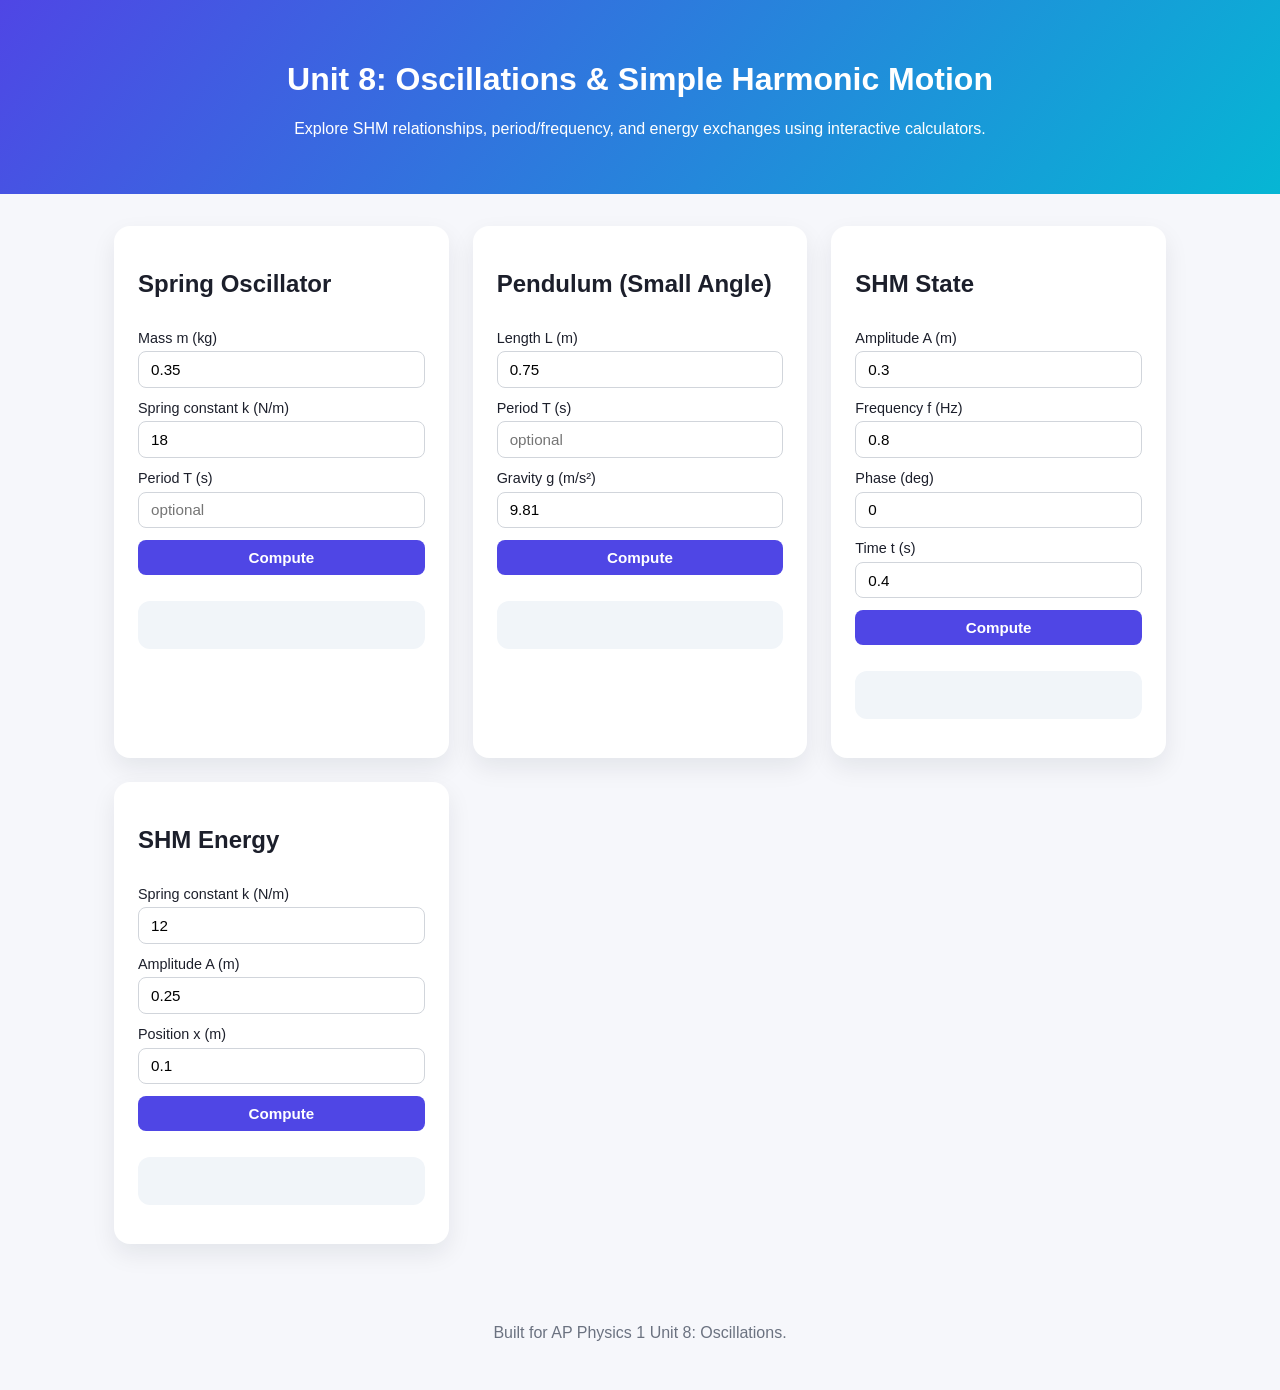
==== unit8_oscillations_web/index.html @ 6434522e "Add HTML/CSS/JS versions of units 6-9 Co-authored-by: Yah-A <Yah-A@users.noreply.github.com>" ====
<!DOCTYPE html>
<html lang="en">
  <head>
    <meta charset="UTF-8" />
    <meta name="viewport" content="width=device-width, initial-scale=1" />
    <title>Unit 8 Oscillations Lab</title>
    <link rel="stylesheet" href="styles.css" />
  </head>
  <body>
    <header class="hero">
      <h1>Unit 8: Oscillations &amp; Simple Harmonic Motion</h1>
      <p>
        Explore SHM relationships, period/frequency, and energy exchanges using
        interactive calculators.
      </p>
    </header>

    <main>
      <section class="card">
        <h2>Spring Oscillator</h2>
        <label>Mass m (kg) <input id="sp-mass" type="number" step="any" value="0.35" /></label>
        <label>Spring constant k (N/m) <input id="sp-k" type="number" step="any" value="18" /></label>
        <label>Period T (s) <input id="sp-period" type="number" step="any" value="" placeholder="optional" /></label>
        <button data-action="spring">Compute</button>
        <pre id="sp-output" class="output"></pre>
      </section>

      <section class="card">
        <h2>Pendulum (Small Angle)</h2>
        <label>Length L (m) <input id="pe-length" type="number" step="any" value="0.75" /></label>
        <label>Period T (s) <input id="pe-period" type="number" step="any" value="" placeholder="optional" /></label>
        <label>Gravity g (m/s²) <input id="pe-g" type="number" step="any" value="9.81" /></label>
        <button data-action="pendulum">Compute</button>
        <pre id="pe-output" class="output"></pre>
      </section>

      <section class="card">
        <h2>SHM State</h2>
        <label>Amplitude A (m) <input id="shm-amp" type="number" step="any" value="0.3" /></label>
        <label>Frequency f (Hz) <input id="shm-freq" type="number" step="any" value="0.8" /></label>
        <label>Phase (deg) <input id="shm-phase" type="number" step="any" value="0" /></label>
        <label>Time t (s) <input id="shm-time" type="number" step="any" value="0.4" /></label>
        <button data-action="shm-state">Compute</button>
        <pre id="shm-output" class="output"></pre>
      </section>

      <section class="card">
        <h2>SHM Energy</h2>
        <label>Spring constant k (N/m) <input id="en-k" type="number" step="any" value="12" /></label>
        <label>Amplitude A (m) <input id="en-amp" type="number" step="any" value="0.25" /></label>
        <label>Position x (m) <input id="en-x" type="number" step="any" value="0.1" /></label>
        <button data-action="energy">Compute</button>
        <pre id="en-output" class="output"></pre>
      </section>
    </main>

    <footer>
      <p>Built for AP Physics 1 Unit 8: Oscillations.</p>
    </footer>

    <script src="app.js"></script>
  </body>
</html>
---- unit8_oscillations_web/styles.css ----
* {
  box-sizing: border-box;
  font-family: "Inter", "Segoe UI", sans-serif;
}

body {
  margin: 0;
  background: #f6f7fb;
  color: #1c1f2b;
}

.hero {
  background: linear-gradient(130deg, #4f46e5, #06b6d4);
  color: white;
  padding: 2.5rem 1.5rem;
  text-align: center;
}

main {
  max-width: 1100px;
  margin: 0 auto;
  padding: 2rem 1.5rem 3rem;
  display: grid;
  grid-template-columns: repeat(auto-fit, minmax(260px, 1fr));
  gap: 1.5rem;
}

.card {
  background: white;
  border-radius: 1rem;
  padding: 1.5rem;
  box-shadow: 0 10px 25px rgba(15, 23, 42, 0.08);
  display: flex;
  flex-direction: column;
  gap: 0.75rem;
}

label {
  font-size: 0.9rem;
  display: flex;
  flex-direction: column;
  gap: 0.35rem;
}

input,
select,
button {
  padding: 0.55rem 0.75rem;
  border-radius: 0.5rem;
  border: 1px solid #d1d5db;
  font-size: 0.95rem;
}

button {
  background: #4f46e5;
  color: white;
  border: none;
  cursor: pointer;
  font-weight: 600;
}

button:hover {
  background: #4338ca;
}

.output {
  background: #f1f5f9;
  border-radius: 0.75rem;
  padding: 0.75rem;
  min-height: 3rem;
  white-space: pre-wrap;
  font-size: 0.9rem;
}

footer {
  text-align: center;
  padding: 1rem 0 2rem;
  color: #6b7280;
}
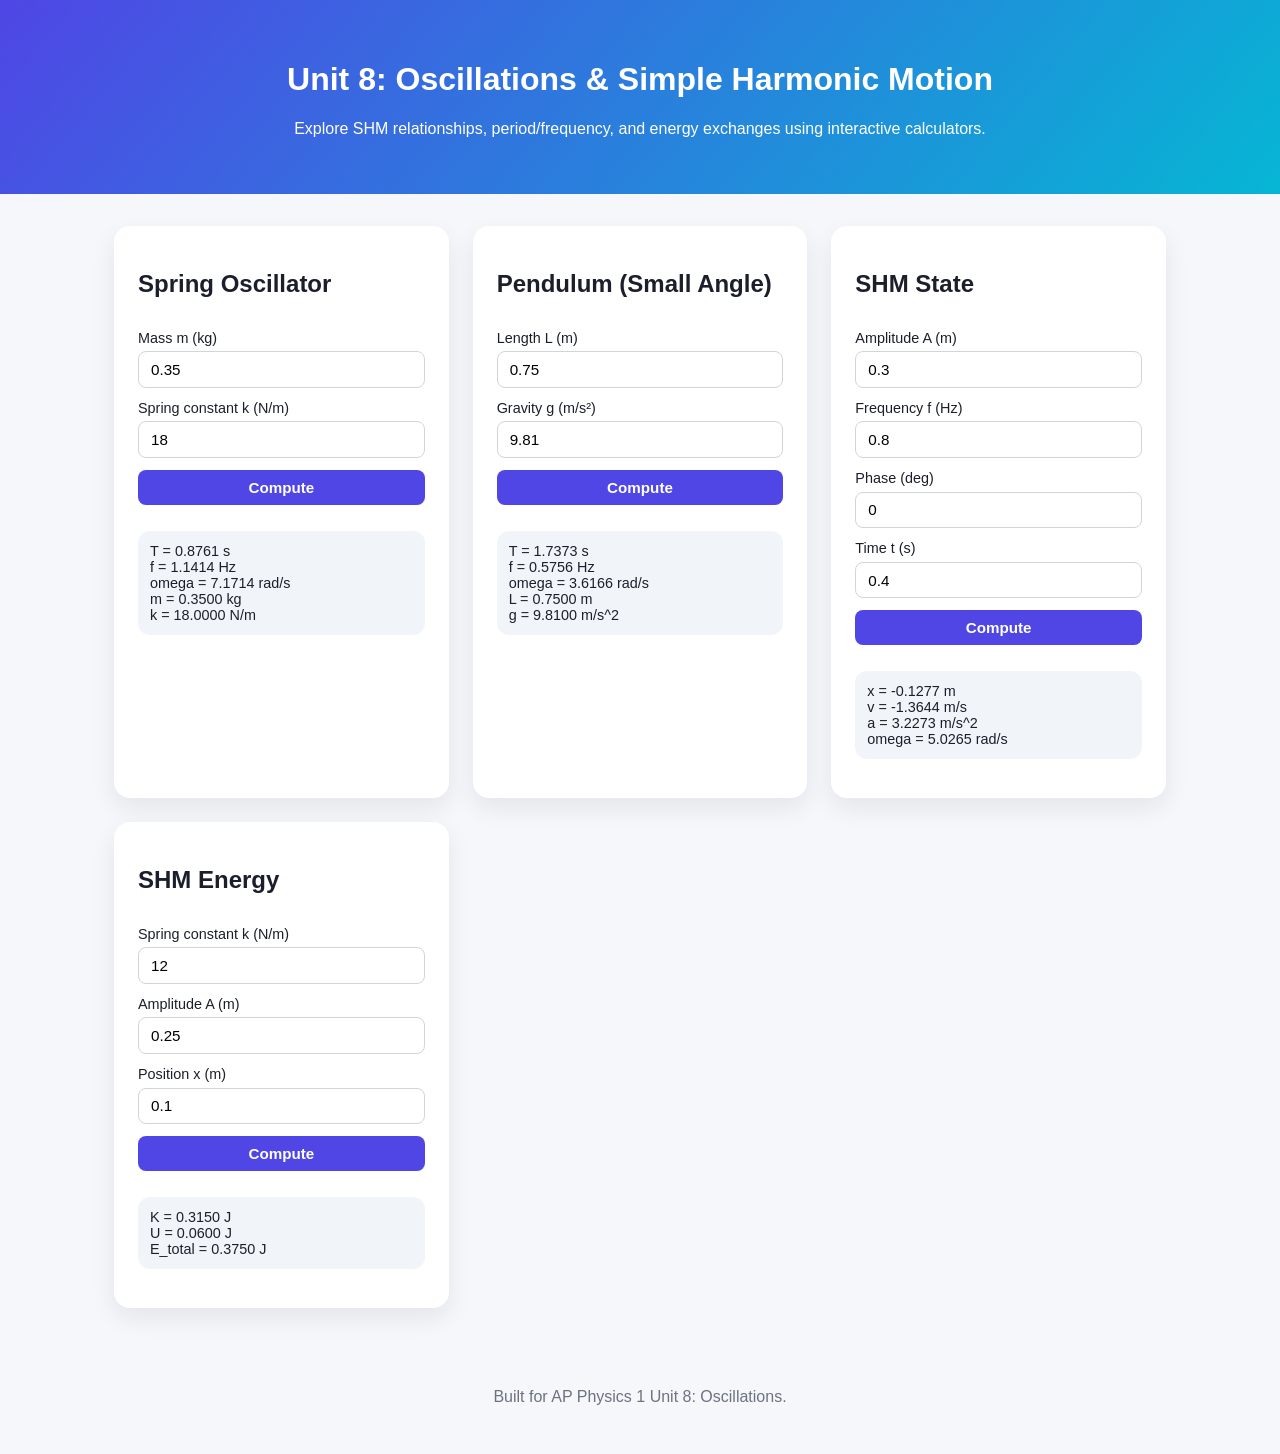
==== commit de0e4a8f: "Fix unit 8/9 web app inputs Co-authored-by: Yah-A <Yah-A@users.noreply.github.com>" ====
--- a/unit8_oscillations_web/index.html
+++ b/unit8_oscillations_web/index.html
@@ -20,7 +20,6 @@
         <h2>Spring Oscillator</h2>
         <label>Mass m (kg) <input id="sp-mass" type="number" step="any" value="0.35" /></label>
         <label>Spring constant k (N/m) <input id="sp-k" type="number" step="any" value="18" /></label>
-        <label>Period T (s) <input id="sp-period" type="number" step="any" value="" placeholder="optional" /></label>
         <button data-action="spring">Compute</button>
         <pre id="sp-output" class="output"></pre>
       </section>
@@ -28,7 +27,6 @@
       <section class="card">
         <h2>Pendulum (Small Angle)</h2>
         <label>Length L (m) <input id="pe-length" type="number" step="any" value="0.75" /></label>
-        <label>Period T (s) <input id="pe-period" type="number" step="any" value="" placeholder="optional" /></label>
         <label>Gravity g (m/s²) <input id="pe-g" type="number" step="any" value="9.81" /></label>
         <button data-action="pendulum">Compute</button>
         <pre id="pe-output" class="output"></pre>
